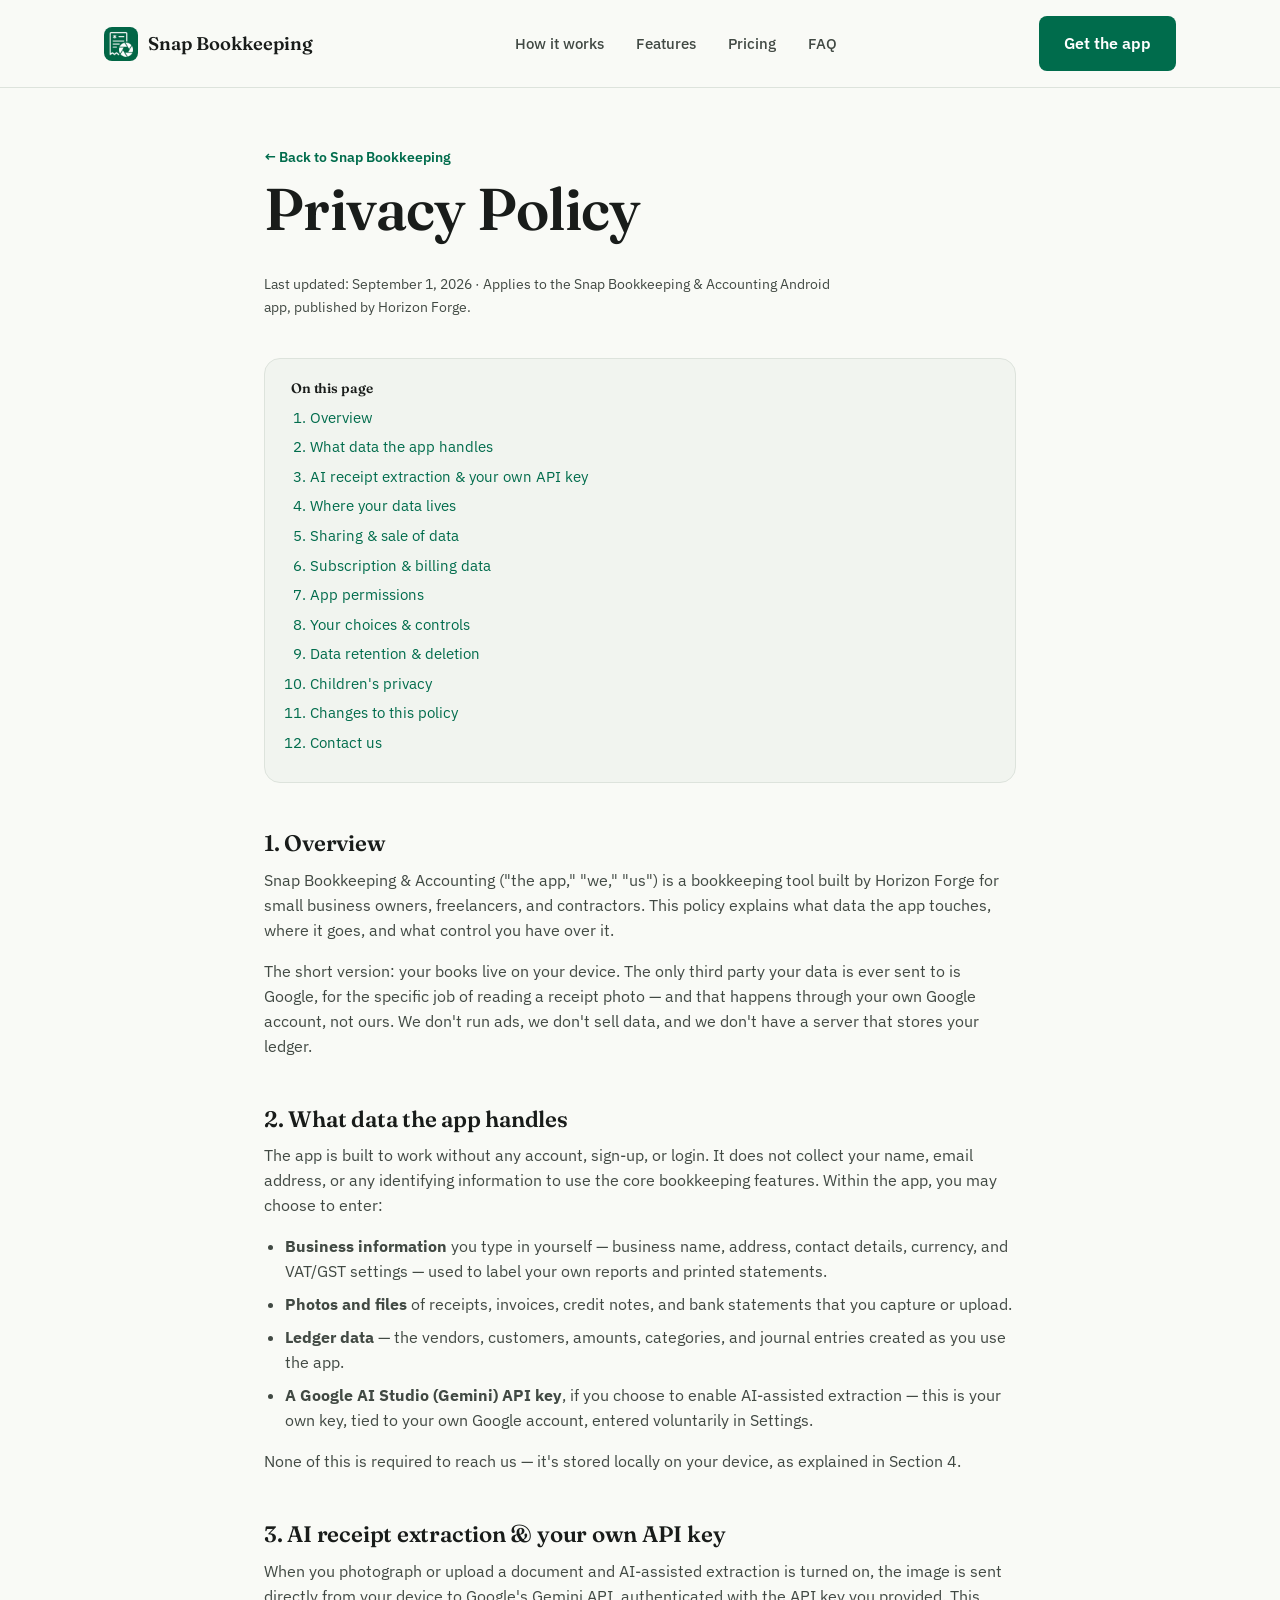
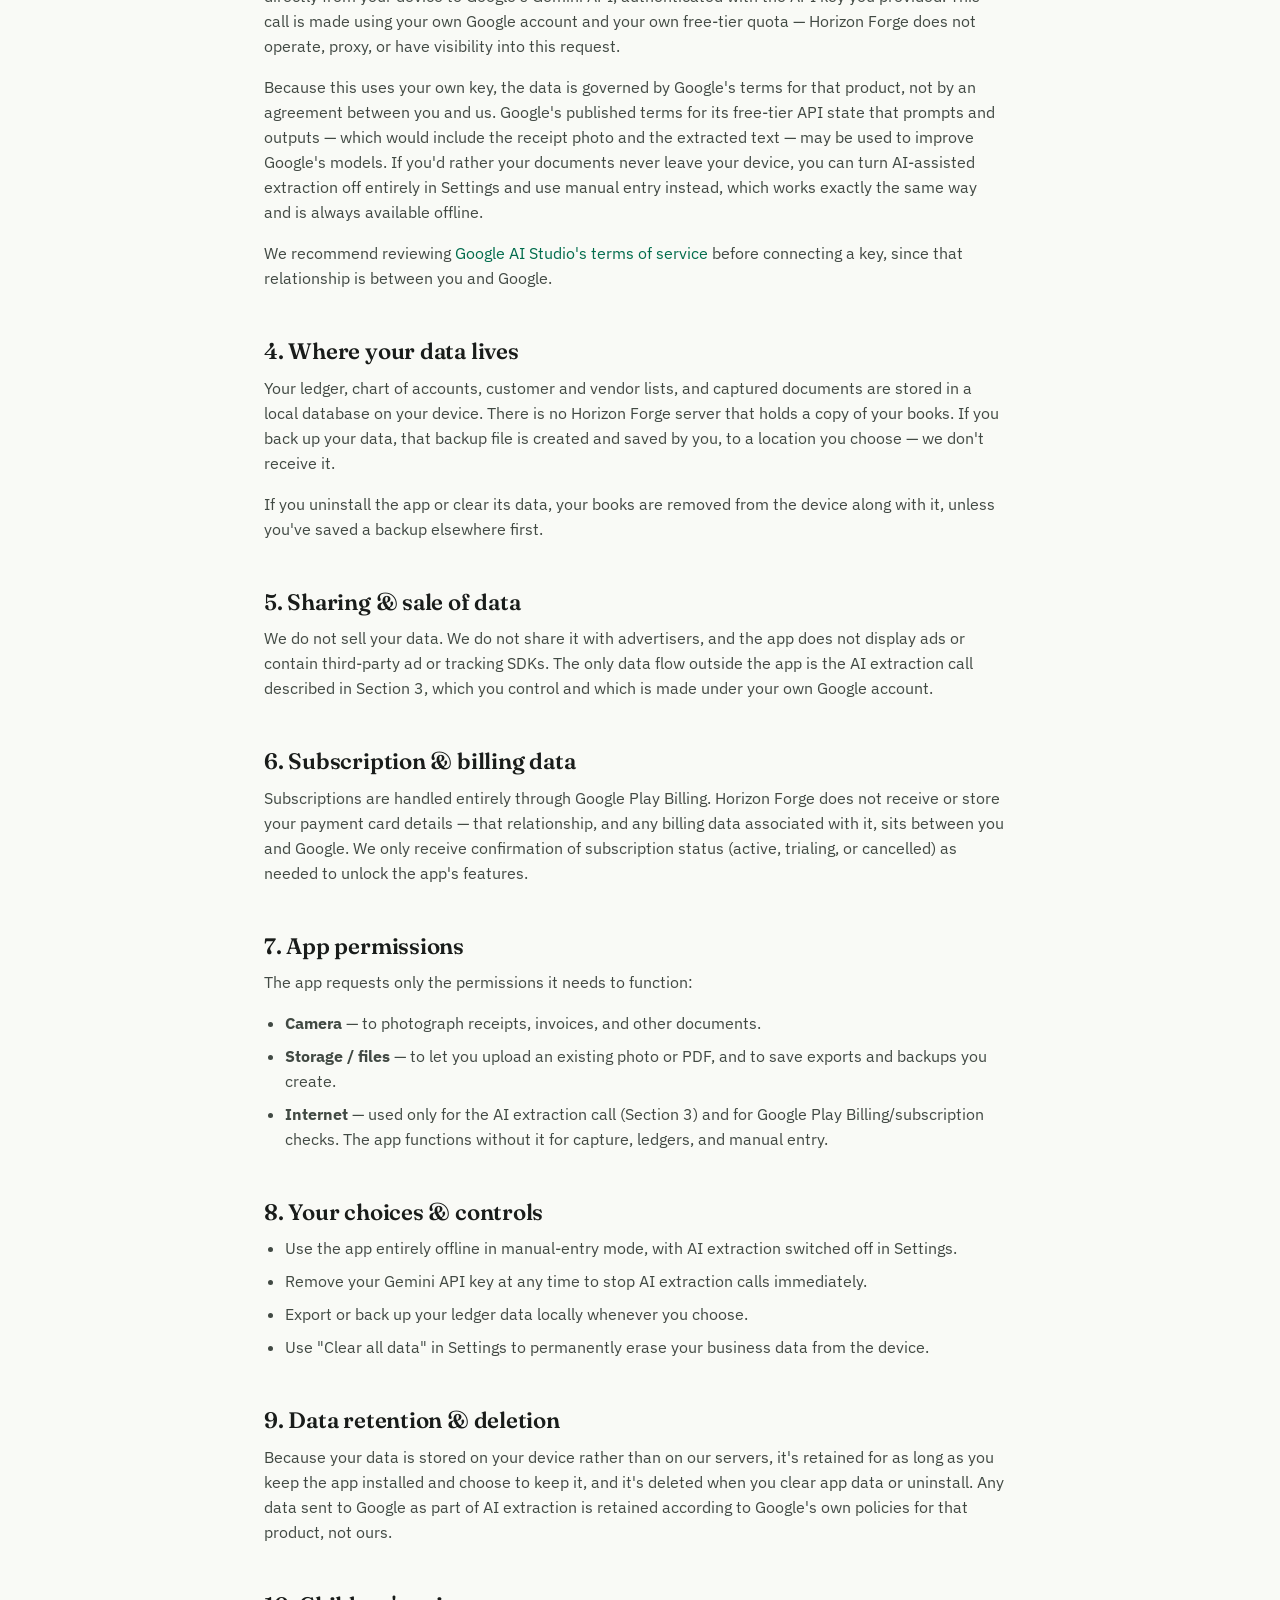
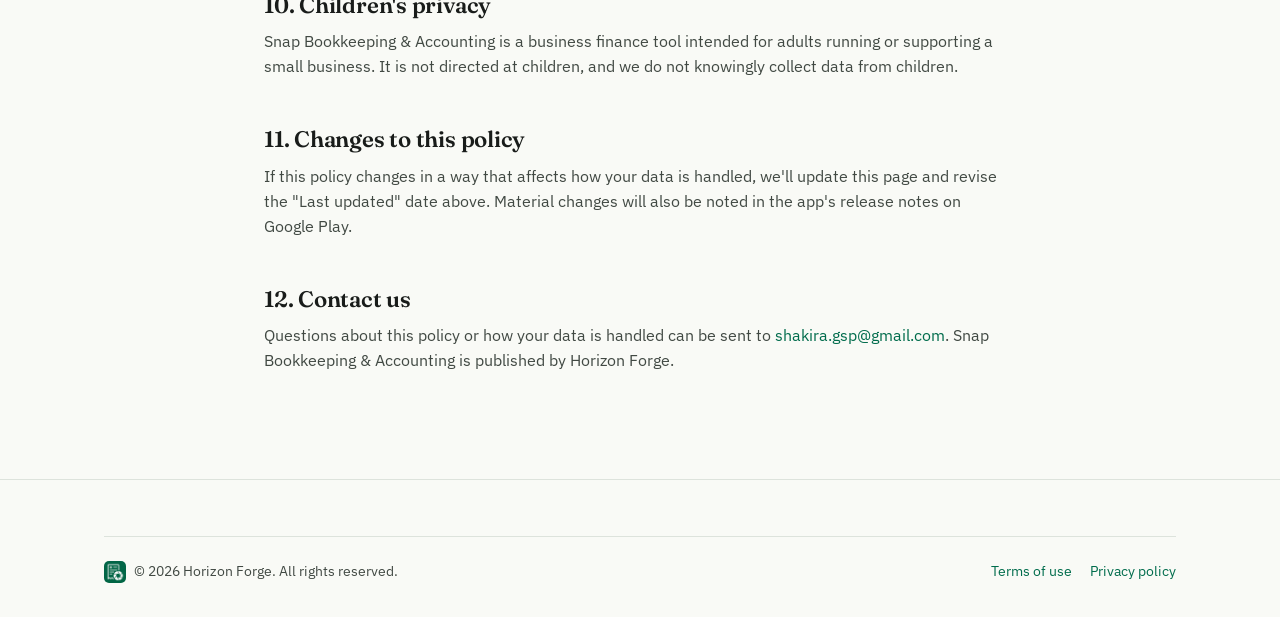
==== privacy.html @ 966502ef "Add files via upload" ====
<!DOCTYPE html>
<html lang="en">
<head>
<meta charset="UTF-8">
<meta name="viewport" content="width=device-width, initial-scale=1.0">
<title>Privacy Policy — Snap Bookkeeping &amp; Accounting</title>
<meta name="description" content="How Snap Bookkeeping & Accounting handles your data, including AI receipt extraction, local storage, and your own Google API key.">
<link rel="icon" type="image/png" href="assets/favicon-32.png">
<link rel="apple-touch-icon" href="assets/apple-touch-icon.png">
<link rel="stylesheet" href="styles.css">
</head>
<body>

<header class="site-header">
  <nav class="nav">
    <a href="index.html" class="brand">
      <img src="assets/icon-192.png" alt="">
      Snap Bookkeeping
    </a>
    <ul class="nav-links">
      <li><a href="index.html#how-it-works">How it works</a></li>
      <li><a href="index.html#features">Features</a></li>
      <li><a href="index.html#pricing">Pricing</a></li>
      <li><a href="index.html#faq">FAQ</a></li>
    </ul>
    <div class="nav-cta">
      <a href="index.html#download" class="btn btn-primary">Get the app</a>
    </div>
  </nav>
</header>

<main class="legal">
  <div class="wrap" style="max-width:800px;">
    <a href="index.html" class="back-link">← Back to Snap Bookkeeping</a>
    <h1>Privacy Policy</h1>
    <p class="updated">Last updated: September 1, 2026 · Applies to the Snap Bookkeeping &amp; Accounting Android app, published by Horizon Forge.</p>

    <div class="legal-toc">
      <h4>On this page</h4>
      <ol>
        <li><a href="#overview">Overview</a></li>
        <li><a href="#what-we-collect">What data the app handles</a></li>
        <li><a href="#ai-extraction">AI receipt extraction &amp; your own API key</a></li>
        <li><a href="#storage">Where your data lives</a></li>
        <li><a href="#sharing">Sharing &amp; sale of data</a></li>
        <li><a href="#billing">Subscription &amp; billing data</a></li>
        <li><a href="#permissions">App permissions</a></li>
        <li><a href="#your-choices">Your choices &amp; controls</a></li>
        <li><a href="#retention">Data retention &amp; deletion</a></li>
        <li><a href="#children">Children's privacy</a></li>
        <li><a href="#changes">Changes to this policy</a></li>
        <li><a href="#contact">Contact us</a></li>
      </ol>
    </div>

    <h2 id="overview">1. Overview</h2>
    <p>Snap Bookkeeping &amp; Accounting ("the app," "we," "us") is a bookkeeping tool built by Horizon Forge for small business owners, freelancers, and contractors. This policy explains what data the app touches, where it goes, and what control you have over it.</p>
    <p>The short version: your books live on your device. The only third party your data is ever sent to is Google, for the specific job of reading a receipt photo — and that happens through your own Google account, not ours. We don't run ads, we don't sell data, and we don't have a server that stores your ledger.</p>

    <h2 id="what-we-collect">2. What data the app handles</h2>
    <p>The app is built to work without any account, sign-up, or login. It does not collect your name, email address, or any identifying information to use the core bookkeeping features. Within the app, you may choose to enter:</p>
    <ul>
      <li><strong>Business information</strong> you type in yourself — business name, address, contact details, currency, and VAT/GST settings — used to label your own reports and printed statements.</li>
      <li><strong>Photos and files</strong> of receipts, invoices, credit notes, and bank statements that you capture or upload.</li>
      <li><strong>Ledger data</strong> — the vendors, customers, amounts, categories, and journal entries created as you use the app.</li>
      <li><strong>A Google AI Studio (Gemini) API key</strong>, if you choose to enable AI-assisted extraction — this is your own key, tied to your own Google account, entered voluntarily in Settings.</li>
    </ul>
    <p>None of this is required to reach us — it's stored locally on your device, as explained in Section 4.</p>

    <h2 id="ai-extraction">3. AI receipt extraction &amp; your own API key</h2>
    <p>When you photograph or upload a document and AI-assisted extraction is turned on, the image is sent directly from your device to Google's Gemini API, authenticated with the API key you provided. This call is made using your own Google account and your own free-tier quota — Horizon Forge does not operate, proxy, or have visibility into this request.</p>
    <p>Because this uses your own key, the data is governed by Google's terms for that product, not by an agreement between you and us. Google's published terms for its free-tier API state that prompts and outputs — which would include the receipt photo and the extracted text — may be used to improve Google's models. If you'd rather your documents never leave your device, you can turn AI-assisted extraction off entirely in Settings and use manual entry instead, which works exactly the same way and is always available offline.</p>
    <p>We recommend reviewing <a href="https://ai.google.dev/gemini-api/terms" target="_blank" rel="noopener">Google AI Studio's terms of service</a> before connecting a key, since that relationship is between you and Google.</p>

    <h2 id="storage">4. Where your data lives</h2>
    <p>Your ledger, chart of accounts, customer and vendor lists, and captured documents are stored in a local database on your device. There is no Horizon Forge server that holds a copy of your books. If you back up your data, that backup file is created and saved by you, to a location you choose — we don't receive it.</p>
    <p>If you uninstall the app or clear its data, your books are removed from the device along with it, unless you've saved a backup elsewhere first.</p>

    <h2 id="sharing">5. Sharing &amp; sale of data</h2>
    <p>We do not sell your data. We do not share it with advertisers, and the app does not display ads or contain third-party ad or tracking SDKs. The only data flow outside the app is the AI extraction call described in Section 3, which you control and which is made under your own Google account.</p>

    <h2 id="billing">6. Subscription &amp; billing data</h2>
    <p>Subscriptions are handled entirely through Google Play Billing. Horizon Forge does not receive or store your payment card details — that relationship, and any billing data associated with it, sits between you and Google. We only receive confirmation of subscription status (active, trialing, or cancelled) as needed to unlock the app's features.</p>

    <h2 id="permissions">7. App permissions</h2>
    <p>The app requests only the permissions it needs to function:</p>
    <ul>
      <li><strong>Camera</strong> — to photograph receipts, invoices, and other documents.</li>
      <li><strong>Storage / files</strong> — to let you upload an existing photo or PDF, and to save exports and backups you create.</li>
      <li><strong>Internet</strong> — used only for the AI extraction call (Section 3) and for Google Play Billing/subscription checks. The app functions without it for capture, ledgers, and manual entry.</li>
    </ul>

    <h2 id="your-choices">8. Your choices &amp; controls</h2>
    <ul>
      <li>Use the app entirely offline in manual-entry mode, with AI extraction switched off in Settings.</li>
      <li>Remove your Gemini API key at any time to stop AI extraction calls immediately.</li>
      <li>Export or back up your ledger data locally whenever you choose.</li>
      <li>Use "Clear all data" in Settings to permanently erase your business data from the device.</li>
    </ul>

    <h2 id="retention">9. Data retention &amp; deletion</h2>
    <p>Because your data is stored on your device rather than on our servers, it's retained for as long as you keep the app installed and choose to keep it, and it's deleted when you clear app data or uninstall. Any data sent to Google as part of AI extraction is retained according to Google's own policies for that product, not ours.</p>

    <h2 id="children">10. Children's privacy</h2>
    <p>Snap Bookkeeping &amp; Accounting is a business finance tool intended for adults running or supporting a small business. It is not directed at children, and we do not knowingly collect data from children.</p>

    <h2 id="changes">11. Changes to this policy</h2>
    <p>If this policy changes in a way that affects how your data is handled, we'll update this page and revise the "Last updated" date above. Material changes will also be noted in the app's release notes on Google Play.</p>

    <h2 id="contact">12. Contact us</h2>
    <p>Questions about this policy or how your data is handled can be sent to <a href="mailto:shakira.gsp@gmail.com">shakira.gsp@gmail.com</a>. Snap Bookkeeping &amp; Accounting is published by Horizon Forge.</p>
  </div>
</main>

<footer>
  <div class="wrap">
    <div class="footer-bottom">
      <div class="footer-brand">
        <img src="assets/icon-192.png" alt="">
        <span>© 2026 Horizon Forge. All rights reserved.</span>
      </div>
      <span style="display:inline-flex; gap:18px;"><a href="terms.html">Terms of use</a><a href="privacy.html">Privacy policy</a></span>
    </div>
  </div>
</footer>

</body>
</html>
---- styles.css ----
/* ============================================================
   Snap Bookkeeping & Accounting — site stylesheet
   Design tokens pulled from the app's Material 3 theme
   (see Bookkeeping_App_PRD, section 10.2)
   ============================================================ */

@import url('https://fonts.googleapis.com/css2?family=Fraunces:opsz,wght@9..144,500;9..144,600;9..144,700&family=IBM+Plex+Sans:wght@400;500;600;700&family=IBM+Plex+Mono:wght@400;500;600&display=swap');

:root{
  /* -- brand palette (from app theme tokens) -- */
  --ink:        #191C1A;   /* onSurface */
  --ink-soft:   #414943;   /* onSurfaceVariant */
  --forest:     #006C4C;   /* primary */
  --forest-deep:#00432F;
  --mint:       #A5F5CC;   /* primaryContainer */
  --mint-soft:  #E4FBEE;
  --slate:      #00668A;   /* secondary */
  --paper:      #F9FAF6;   /* surface */
  --paper-dim:  #F1F4EF;
  --line:       #DDE3DC;   /* surfaceVariant, used as hairline rule */

  /* semantic financial indicators */
  --income:  #00875A;
  --expense: #E53935;
  --pending: #F57C00;

  --radius-s: 8px;
  --radius-m: 16px;
  --radius-l: 28px;

  --max: 1120px;
  --shadow-card: 0 1px 2px rgba(25,28,26,0.06), 0 8px 24px rgba(25,28,26,0.06);
}

*,*::before,*::after{ box-sizing:border-box; }
html{ scroll-behavior:smooth; }

body{
  margin:0;
  background:var(--paper);
  color:var(--ink);
  font-family:'IBM Plex Sans', system-ui, sans-serif;
  font-size:16px;
  line-height:1.6;
  -webkit-font-smoothing:antialiased;
}

h1,h2,h3,h4{
  font-family:'Fraunces', Georgia, serif;
  font-weight:600;
  line-height:1.12;
  margin:0 0 .5em;
  color:var(--ink);
  letter-spacing:-0.01em;
}
h1{ font-size:clamp(2.4rem, 4.6vw, 3.8rem); font-weight:600; }
h2{ font-size:clamp(1.8rem, 3vw, 2.5rem); }
h3{ font-size:1.3rem; font-weight:600; }

p{ margin:0 0 1em; color:var(--ink-soft); max-width:62ch; }
a{ color:var(--forest); text-decoration:none; }
a:hover{ text-decoration:underline; }
a:focus-visible, button:focus-visible, .btn:focus-visible{
  outline:2px solid var(--slate);
  outline-offset:3px;
}

ul{ margin:0; padding:0; }

.mono{ font-family:'IBM Plex Mono', ui-monospace, monospace; }

.wrap{
  max-width:var(--max);
  margin:0 auto;
  padding:0 24px;
}

section{ padding:88px 0; }
@media (max-width:720px){ section{ padding:60px 0; } }

.eyebrow{
  display:inline-block;
  font-size:.8rem;
  color:var(--slate);
  font-weight:600;
  margin-bottom:14px;
}

/* ---------------- ledger rule dividers ----------------
   A double hairline, styled after a ruled ledger sheet —
   used between major sections instead of shadowed cards. */
.ledger-rule{
  border:0;
  border-top:1px solid var(--line);
  height:4px;
  border-bottom:1px solid var(--line);
  margin:0;
  background:transparent;
}

/* ---------------- buttons ---------------- */
.btn{
  display:inline-flex;
  align-items:center;
  gap:10px;
  font-family:'IBM Plex Sans', sans-serif;
  font-weight:600;
  font-size:.98rem;
  padding:14px 24px;
  border-radius:var(--radius-s);
  border:1px solid transparent;
  cursor:pointer;
  transition:transform .15s ease, background .15s ease, border-color .15s ease;
}
.btn:hover{ text-decoration:none; }
.btn-primary{
  background:var(--forest);
  color:#fff;
}
.btn-primary:hover{ background:var(--forest-deep); }
.btn-ghost{
  background:transparent;
  color:var(--ink);
  border-color:var(--line);
}
.btn-ghost:hover{ border-color:var(--ink-soft); }
.btn-on-dark{
  background:#fff;
  color:var(--forest-deep);
}
.btn-on-dark:hover{ background:var(--mint); }

/* Play Store style badge button */
.btn-store{
  display:inline-flex;
  align-items:center;
  gap:12px;
  background:var(--ink);
  color:#fff;
  padding:11px 20px 11px 16px;
  border-radius:10px;
  border:1px solid rgba(255,255,255,.08);
}
.btn-store:hover{ background:#000; text-decoration:none; }
.btn-store svg{ flex:none; }
.btn-store .store-text{ line-height:1.15; }
.btn-store .store-text small{ display:block; font-size:.68rem; opacity:.8; font-weight:400; }
.btn-store .store-text strong{ font-size:1.05rem; font-family:'IBM Plex Sans',sans-serif; font-weight:600; }

/* ---------------- header / nav ---------------- */
.site-header{
  position:sticky; top:0; z-index:50;
  background:rgba(249,250,246,.88);
  backdrop-filter:blur(10px);
  border-bottom:1px solid var(--line);
}
.nav{
  display:flex; align-items:center; justify-content:space-between;
  padding:16px 24px;
  max-width:var(--max);
  margin:0 auto;
}
.brand{
  display:flex; align-items:center; gap:10px;
  font-family:'Fraunces', serif;
  font-weight:600;
  font-size:1.15rem;
  color:var(--ink);
}
.brand img{ width:34px; height:34px; border-radius:8px; display:block; }
.nav-links{
  display:flex; gap:32px; list-style:none; margin:0; padding:0;
}
.nav-links a{ color:var(--ink-soft); font-size:.95rem; font-weight:500; }
.nav-links a:hover{ color:var(--forest); }
.nav-cta{ display:flex; align-items:center; gap:14px; }
.nav-toggle{ display:none; }

@media (max-width:860px){
  .nav-links{ display:none; }
}

/* ---------------- hero ---------------- */
.hero{
  padding:64px 0 40px;
  position:relative;
}
.hero-grid{
  display:grid;
  grid-template-columns:1.05fr .95fr;
  gap:56px;
  align-items:center;
}
@media (max-width:920px){
  .hero-grid{ grid-template-columns:1fr; }
}
.hero-badges{
  display:flex; flex-wrap:wrap; gap:10px;
  margin:26px 0 34px;
}
.badge{
  display:inline-flex; align-items:center; gap:7px;
  font-size:.82rem; font-weight:600;
  color:var(--forest-deep);
  background:var(--mint-soft);
  border:1px solid var(--mint);
  padding:8px 13px;
  border-radius:100px;
}
.badge.slate{ color:#043a4d; background:#E3F1F6; border-color:#BFE1EC; }
.badge.amber{ color:#7a3d00; background:#FFF1E0; border-color:#FFDBA8; }

.hero-ctas{ display:flex; flex-wrap:wrap; align-items:center; gap:16px; }
.hero-note{ margin-top:16px; font-size:.85rem; color:var(--ink-soft); }

.hero-visual{
  position:relative;
  border-radius:var(--radius-l);
  overflow:hidden;
  background:linear-gradient(135deg, var(--forest) 0%, #00506f 55%, var(--slate) 100%);
  box-shadow:var(--shadow-card);
}
.hero-visual img{
  display:block; width:100%; height:auto;
  mix-blend-mode:normal;
}

/* ---------------- how it works ---------------- */
.steps{
  position:relative;
  margin-top:48px;
  display:grid;
  grid-template-columns:repeat(4,1fr);
  gap:0;
}
@media (max-width:920px){
  .steps{ grid-template-columns:1fr; gap:36px; }
}
.step{
  position:relative;
  padding:0 22px 0 0;
  border-right:1px solid var(--line);
}
.steps .step:last-child{ border-right:none; padding-right:0; }
@media (max-width:920px){
  .step{ border-right:none; border-left:2px solid var(--mint); padding:0 0 0 22px; }
}
.step-index{
  font-family:'IBM Plex Mono', monospace;
  font-size:.85rem;
  color:var(--forest);
  background:var(--mint-soft);
  border:1px solid var(--mint);
  width:34px; height:34px;
  border-radius:50%;
  display:flex; align-items:center; justify-content:center;
  margin-bottom:18px;
}
.step h3{ margin-bottom:8px; font-size:1.08rem; }
.step p{ font-size:.94rem; }

/* ---------------- feature ledger rows ---------------- */
.ledger-list{
  margin-top:8px;
  border-top:1px solid var(--line);
}
.ledger-row{
  display:grid;
  grid-template-columns:44px 1fr;
  gap:20px;
  padding:26px 0;
  border-bottom:1px solid var(--line);
  align-items:start;
}
.ledger-row .icon{
  width:40px; height:40px;
  border-radius:10px;
  background:var(--mint-soft);
  color:var(--forest);
  display:flex; align-items:center; justify-content:center;
}
.ledger-row h3{ margin-bottom:6px; font-size:1.05rem; }
.ledger-row p{ margin-bottom:0; font-size:.95rem; }
.ledger-row .num{
  font-family:'IBM Plex Mono', monospace;
  color:var(--ink-soft);
  font-size:.78rem;
}

.two-col{
  display:grid;
  grid-template-columns:.85fr 1.15fr;
  gap:56px;
}
@media (max-width:860px){ .two-col{ grid-template-columns:1fr; } }

/* ---------------- T-account / ledger illustration ---------------- */
.t-account{
  background:#fff;
  border:1px solid var(--line);
  border-radius:var(--radius-m);
  box-shadow:var(--shadow-card);
  padding:22px 22px 8px;
}
.t-account .t-head{
  display:flex; justify-content:space-between; align-items:baseline;
  font-family:'IBM Plex Mono', monospace;
  font-size:.8rem; color:var(--ink-soft);
  padding-bottom:12px;
  border-bottom:2px solid var(--ink);
  margin-bottom:0;
}
.t-account .t-title{ font-family:'Fraunces',serif; font-size:1.05rem; color:var(--ink); font-weight:600; }
.t-cols{ display:grid; grid-template-columns:1fr 1fr; }
.t-cols > div:first-child{ border-right:1px solid var(--line); }
.t-cols .col-head{
  font-size:.72rem; font-weight:600; color:var(--ink-soft);
  padding:10px 14px 6px; letter-spacing:.02em;
}
.t-line{
  display:flex; justify-content:space-between; gap:10px;
  padding:8px 14px;
  font-size:.86rem;
}
.t-line span:first-child{ color:var(--ink-soft); }
.t-line .amt{ font-family:'IBM Plex Mono', monospace; color:var(--ink); }
.t-total{
  display:flex; justify-content:space-between;
  padding:12px 14px;
  border-top:1px solid var(--line);
  font-family:'IBM Plex Mono', monospace;
  font-weight:600; font-size:.88rem;
}

/* ---------------- receipt-styled pricing card ---------------- */
.receipt{
  position:relative;
  background:#fff;
  border:1px solid var(--line);
  box-shadow:var(--shadow-card);
  padding:40px 36px 30px;
  border-radius:6px;
  max-width:460px;
}
.receipt::before, .receipt::after{
  content:"";
  position:absolute;
  left:0; right:0;
  height:12px;
  background-image:radial-gradient(circle at 10px 6px, var(--paper) 6px, transparent 7px);
  background-size:20px 12px;
  background-repeat:repeat-x;
}
.receipt::before{ top:-6px; }
.receipt::after{ bottom:-6px; transform:rotate(180deg); }

.price-row{
  display:flex; align-items:baseline; gap:10px; margin:14px 0 4px;
}
.price-row .amount{ font-family:'Fraunces',serif; font-size:2.6rem; font-weight:600; }
.price-row .per{ color:var(--ink-soft); font-size:.95rem; }
.price-alt{ font-size:.88rem; color:var(--ink-soft); margin-bottom:22px; }

.receipt-list{ margin:22px 0; }
.receipt-list li{
  list-style:none;
  display:flex; gap:10px;
  padding:9px 0;
  border-bottom:1px dashed var(--line);
  font-size:.92rem;
  color:var(--ink);
}
.receipt-list li:last-child{ border-bottom:none; }
.receipt-list svg{ flex:none; margin-top:3px; color:var(--forest); }

/* ---------------- FAQ ---------------- */
.faq-item{
  border-bottom:1px solid var(--line);
  padding:22px 0;
}
.faq-item summary{
  cursor:pointer;
  font-family:'Fraunces', serif;
  font-weight:600;
  font-size:1.06rem;
  list-style:none;
  display:flex; justify-content:space-between; align-items:center;
  gap:20px;
}
.faq-item summary::-webkit-details-marker{ display:none; }
.faq-item summary .plus{
  flex:none;
  width:26px;height:26px;
  border-radius:50%;
  border:1px solid var(--line);
  display:flex;align-items:center;justify-content:center;
  color:var(--forest);
  font-size:1.1rem;
  transition:transform .2s ease;
}
.faq-item[open] summary .plus{ transform:rotate(45deg); }
.faq-item p{ margin-top:14px; font-size:.96rem; }

/* ---------------- CTA band ---------------- */
.cta-band{
  background:linear-gradient(120deg, var(--forest) 0%, #00566f 60%, var(--slate) 100%);
  border-radius:var(--radius-l);
  padding:64px 48px;
  color:#fff;
  position:relative;
  overflow:hidden;
}
.cta-band h2{ color:#fff; }
.cta-band p{ color:rgba(255,255,255,.86); }
@media (max-width:720px){ .cta-band{ padding:44px 26px; } }

/* ---------------- footer ---------------- */
footer{
  border-top:1px solid var(--line);
  padding:56px 0 34px;
  font-size:.9rem;
}
.footer-grid{
  display:grid;
  grid-template-columns:1.4fr 1fr 1fr 1fr;
  gap:32px;
  margin-bottom:44px;
}
@media (max-width:720px){ .footer-grid{ grid-template-columns:1fr 1fr; } }
.footer-grid h4{
  font-family:'IBM Plex Sans',sans-serif;
  font-size:.82rem;
  color:var(--ink);
  margin-bottom:14px;
}
.footer-grid ul{ display:flex; flex-direction:column; gap:10px; }
.footer-grid a{ color:var(--ink-soft); }
.footer-grid a:hover{ color:var(--forest); }
.footer-bottom{
  display:flex; justify-content:space-between; align-items:center;
  flex-wrap:wrap; gap:12px;
  padding-top:24px;
  border-top:1px solid var(--line);
  color:var(--ink-soft);
  font-size:.85rem;
}
.footer-brand{ display:flex; align-items:center; gap:8px; }
.footer-brand img{ width:22px; height:22px; border-radius:5px; }

/* ---------------- legal pages ---------------- */
.legal{ padding:56px 0 90px; }
.legal .updated{ color:var(--ink-soft); font-size:.9rem; margin-bottom:40px; }
.legal h2{ font-size:1.4rem; margin-top:48px; padding-top:0; }
.legal h3{ font-size:1.08rem; margin-top:28px; }
.legal p, .legal li{ color:var(--ink-soft); font-size:.98rem; max-width:74ch; }
.legal ul{ padding-left:1.3em; margin-bottom:1em; }
.legal li{ list-style:disc; margin-bottom:.5em; }
.legal a{ color:var(--forest); }
.legal-toc{
  background:var(--paper-dim);
  border:1px solid var(--line);
  border-radius:var(--radius-m);
  padding:22px 26px;
  margin-bottom:8px;
}
.legal-toc h4{ margin:0 0 10px; font-size:.85rem; color:var(--ink); }
.legal-toc ol{ padding-left:1.2em; margin:0; }
.legal-toc li{ list-style:decimal; color:var(--forest); margin-bottom:6px; font-size:.92rem; }

.back-link{
  display:inline-flex; align-items:center; gap:8px;
  font-size:.9rem; font-weight:600; margin-bottom:8px;
}

/* utility */
.center{ text-align:center; }
.mx-auto{ margin-left:auto; margin-right:auto; }
.section-head{ max-width:640px; margin-bottom:48px; }
.section-head.center{ margin-left:auto; margin-right:auto; }
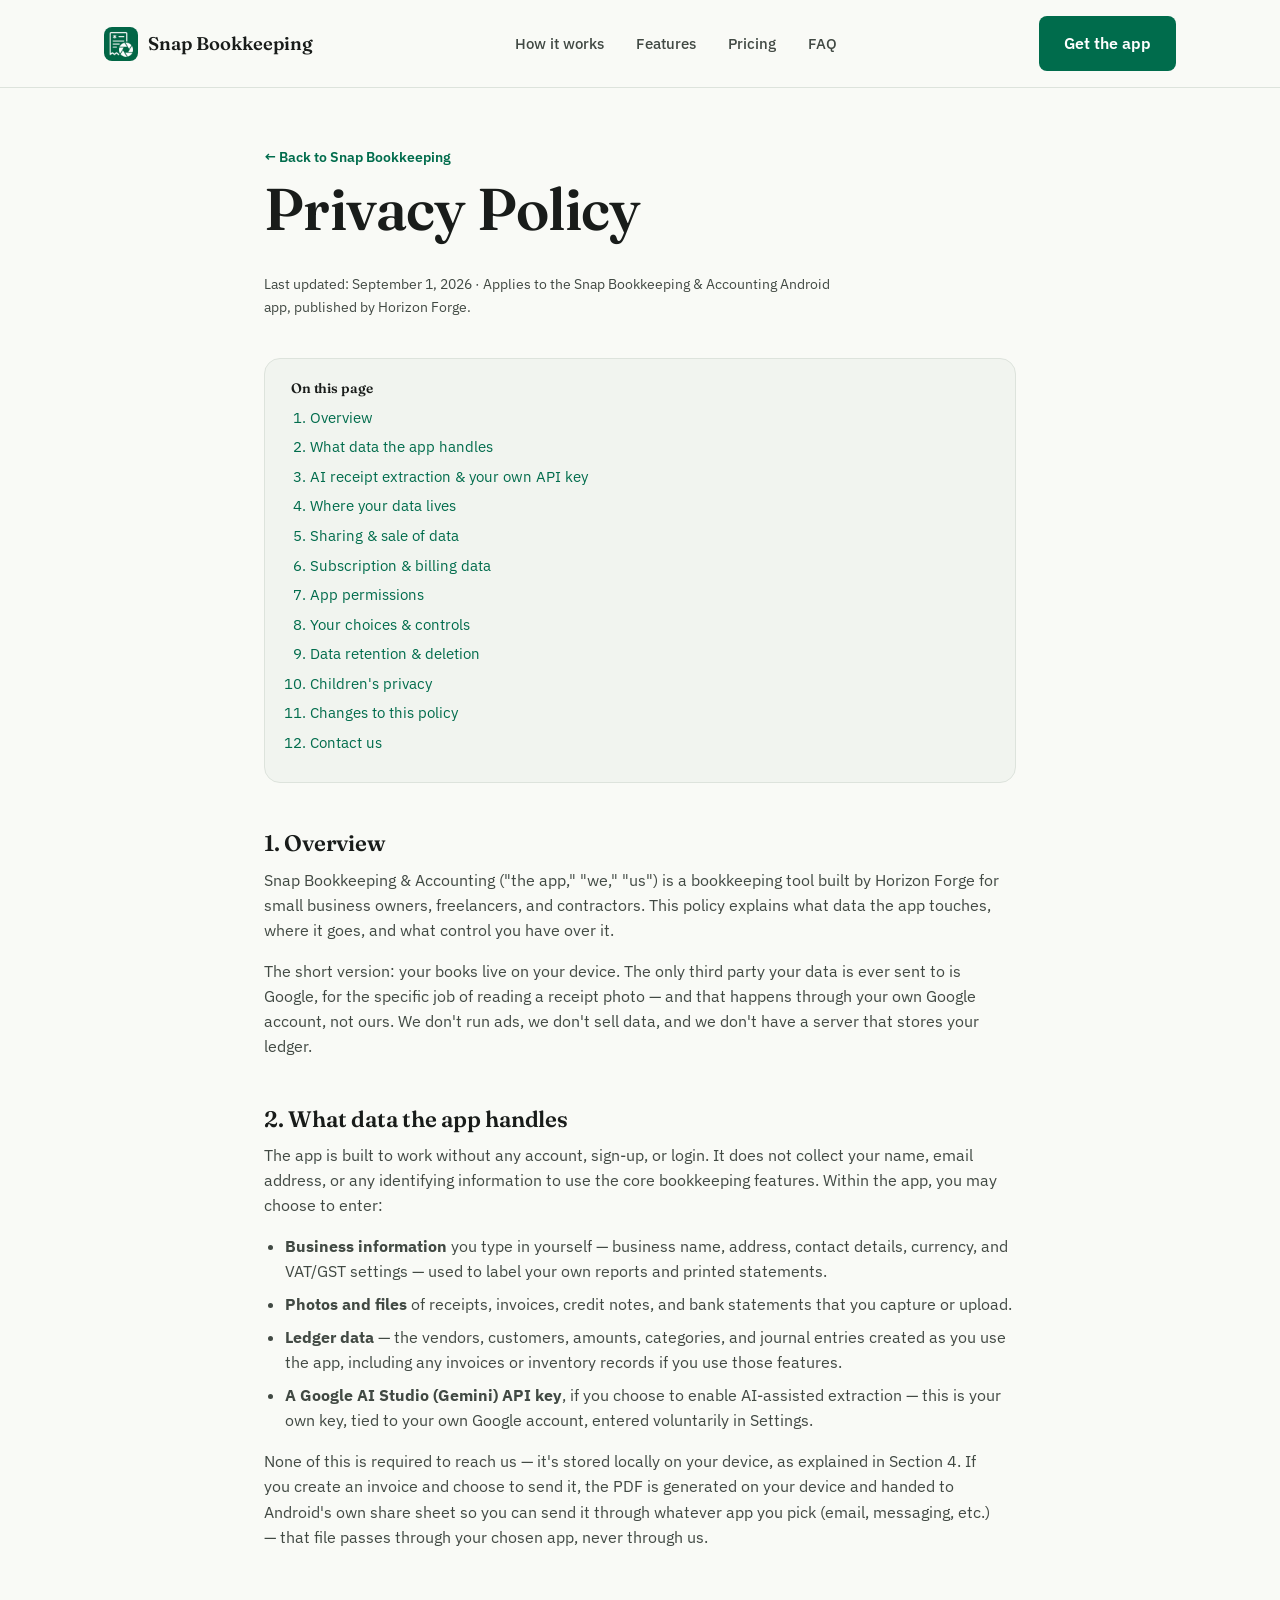
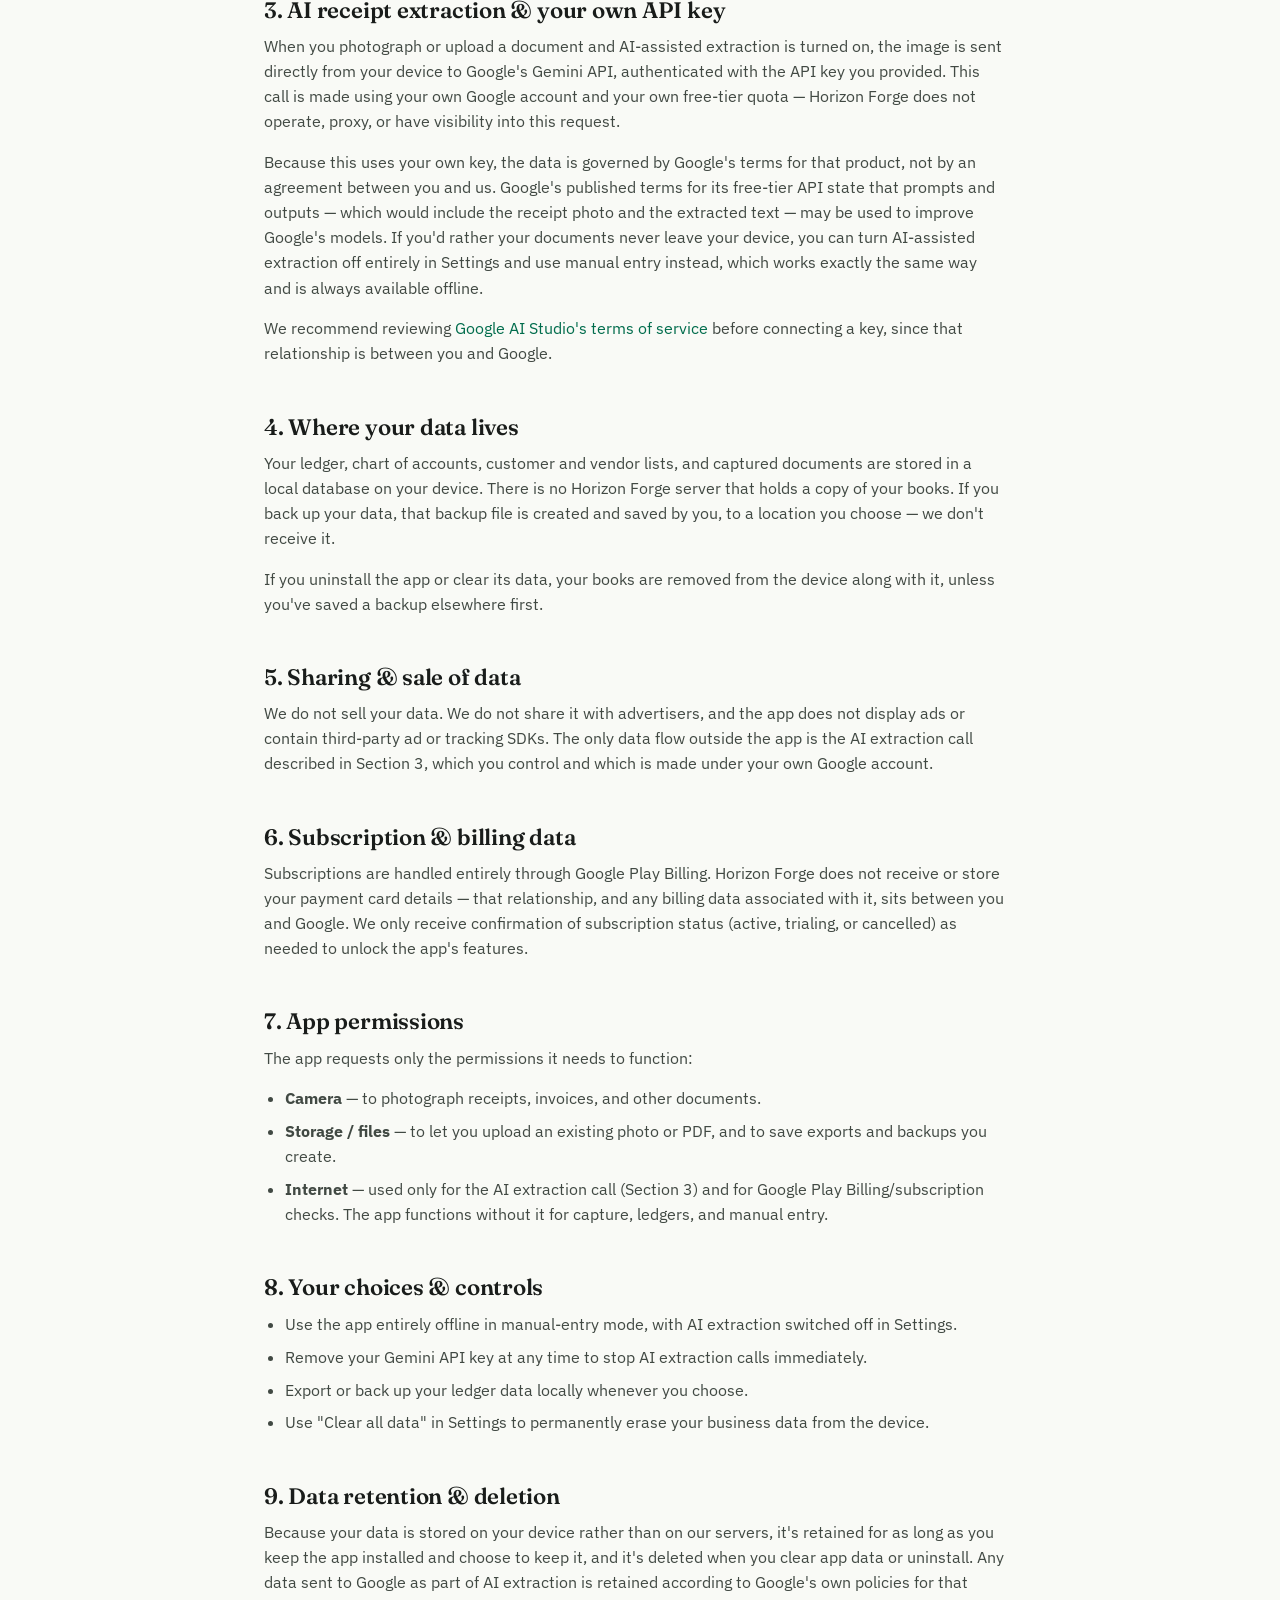
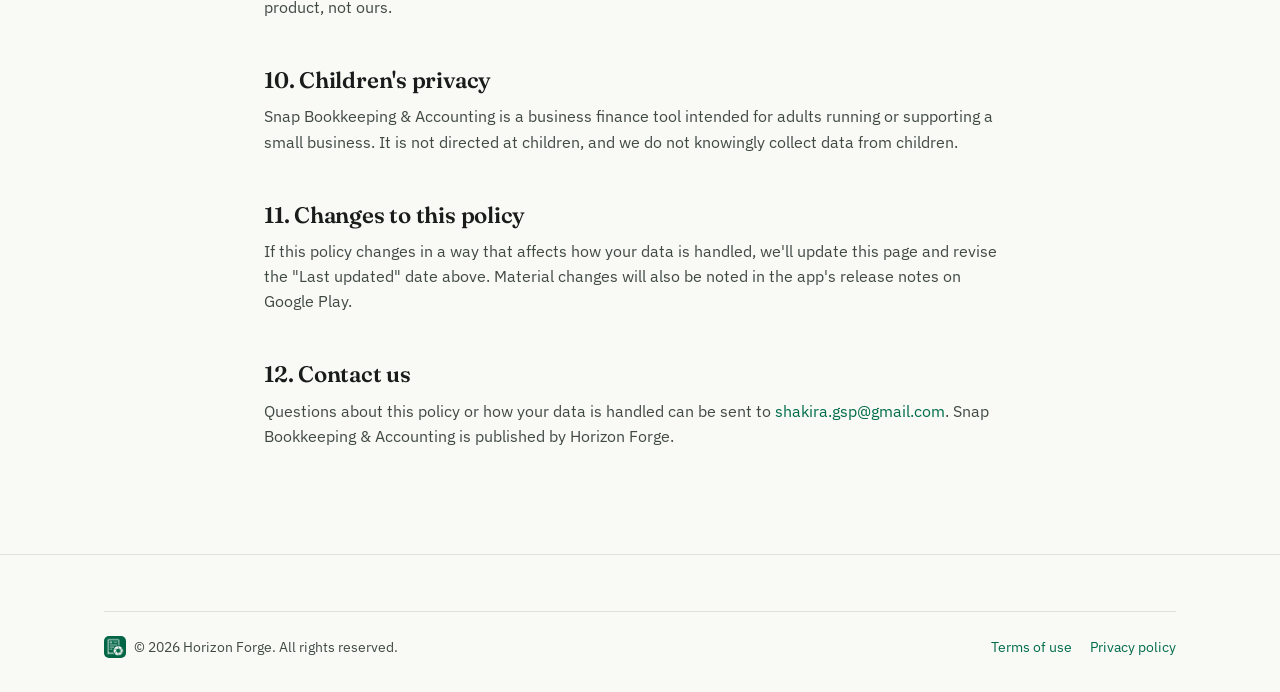
==== commit e512dfba: "Add files via upload" ====
--- a/privacy.html
+++ b/privacy.html
@@ -62,10 +62,10 @@
     <ul>
       <li><strong>Business information</strong> you type in yourself — business name, address, contact details, currency, and VAT/GST settings — used to label your own reports and printed statements.</li>
       <li><strong>Photos and files</strong> of receipts, invoices, credit notes, and bank statements that you capture or upload.</li>
-      <li><strong>Ledger data</strong> — the vendors, customers, amounts, categories, and journal entries created as you use the app.</li>
+      <li><strong>Ledger data</strong> — the vendors, customers, amounts, categories, and journal entries created as you use the app, including any invoices or inventory records if you use those features.</li>
       <li><strong>A Google AI Studio (Gemini) API key</strong>, if you choose to enable AI-assisted extraction — this is your own key, tied to your own Google account, entered voluntarily in Settings.</li>
     </ul>
-    <p>None of this is required to reach us — it's stored locally on your device, as explained in Section 4.</p>
+    <p>None of this is required to reach us — it's stored locally on your device, as explained in Section 4. If you create an invoice and choose to send it, the PDF is generated on your device and handed to Android's own share sheet so you can send it through whatever app you pick (email, messaging, etc.) — that file passes through your chosen app, never through us.</p>
 
     <h2 id="ai-extraction">3. AI receipt extraction &amp; your own API key</h2>
     <p>When you photograph or upload a document and AI-assisted extraction is turned on, the image is sent directly from your device to Google's Gemini API, authenticated with the API key you provided. This call is made using your own Google account and your own free-tier quota — Horizon Forge does not operate, proxy, or have visibility into this request.</p>
--- a/styles.css
+++ b/styles.css
@@ -286,6 +286,20 @@
   color:var(--ink-soft);
   font-size:.78rem;
 }
+.tier-pill{
+  display:inline-block;
+  font-family:'IBM Plex Sans', sans-serif;
+  font-size:.66rem;
+  font-weight:600;
+  color:#043a4d;
+  background:#E3F1F6;
+  border:1px solid #BFE1EC;
+  padding:3px 9px;
+  border-radius:100px;
+  vertical-align:middle;
+  margin-left:9px;
+  letter-spacing:.01em;
+}
 
 .two-col{
   display:grid;
@@ -354,6 +368,23 @@
 .receipt::before{ top:-6px; }
 .receipt::after{ bottom:-6px; transform:rotate(180deg); }
 
+.pricing-grid{
+  display:grid;
+  grid-template-columns:1fr 1fr;
+  gap:36px;
+  max-width:920px;
+  margin:0 auto;
+  align-items:start;
+}
+@media (max-width:780px){
+  .pricing-grid{ grid-template-columns:1fr; max-width:460px; }
+}
+.pricing-grid .receipt{ max-width:none; margin:0; }
+.receipt-featured{
+  border-color:var(--slate);
+  box-shadow:0 1px 2px rgba(25,28,26,0.06), 0 12px 32px rgba(0,102,138,0.14);
+}
+
 .price-row{
   display:flex; align-items:baseline; gap:10px; margin:14px 0 4px;
 }
@@ -373,7 +404,54 @@
 .receipt-list li:last-child{ border-bottom:none; }
 .receipt-list svg{ flex:none; margin-top:3px; color:var(--forest); }
 
-/* ---------------- FAQ ---------------- */
+/* ---------------- screenshot gallery ---------------- */
+.screens-wrap{
+  margin-top:8px;
+}
+.screens-gallery{
+  display:flex;
+  gap:22px;
+  overflow-x:auto;
+  scroll-snap-type:x proximity;
+  padding:6px 4px 26px;
+  margin:0 -4px;
+  -webkit-overflow-scrolling:touch;
+  scrollbar-width:thin;
+  scrollbar-color:var(--line) transparent;
+}
+.screens-gallery::-webkit-scrollbar{ height:8px; }
+.screens-gallery::-webkit-scrollbar-thumb{ background:var(--line); border-radius:8px; }
+.screens-gallery::-webkit-scrollbar-track{ background:transparent; }
+
+.screen-card{
+  flex:none;
+  width:236px;
+  scroll-snap-align:start;
+}
+.screen-card .frame{
+  border-radius:22px;
+  overflow:hidden;
+  border:1px solid var(--line);
+  box-shadow:var(--shadow-card);
+  background:#fff;
+  line-height:0;
+}
+.screen-card img{
+  display:block;
+  width:100%;
+  height:auto;
+}
+.screen-card .caption{
+  margin-top:14px;
+  font-size:.86rem;
+  color:var(--ink-soft);
+  text-align:center;
+}
+.screen-card .caption strong{ color:var(--ink); font-weight:600; }
+
+@media (max-width:600px){
+  .screen-card{ width:72vw; }
+}
 .faq-item{
   border-bottom:1px solid var(--line);
   padding:22px 0;
